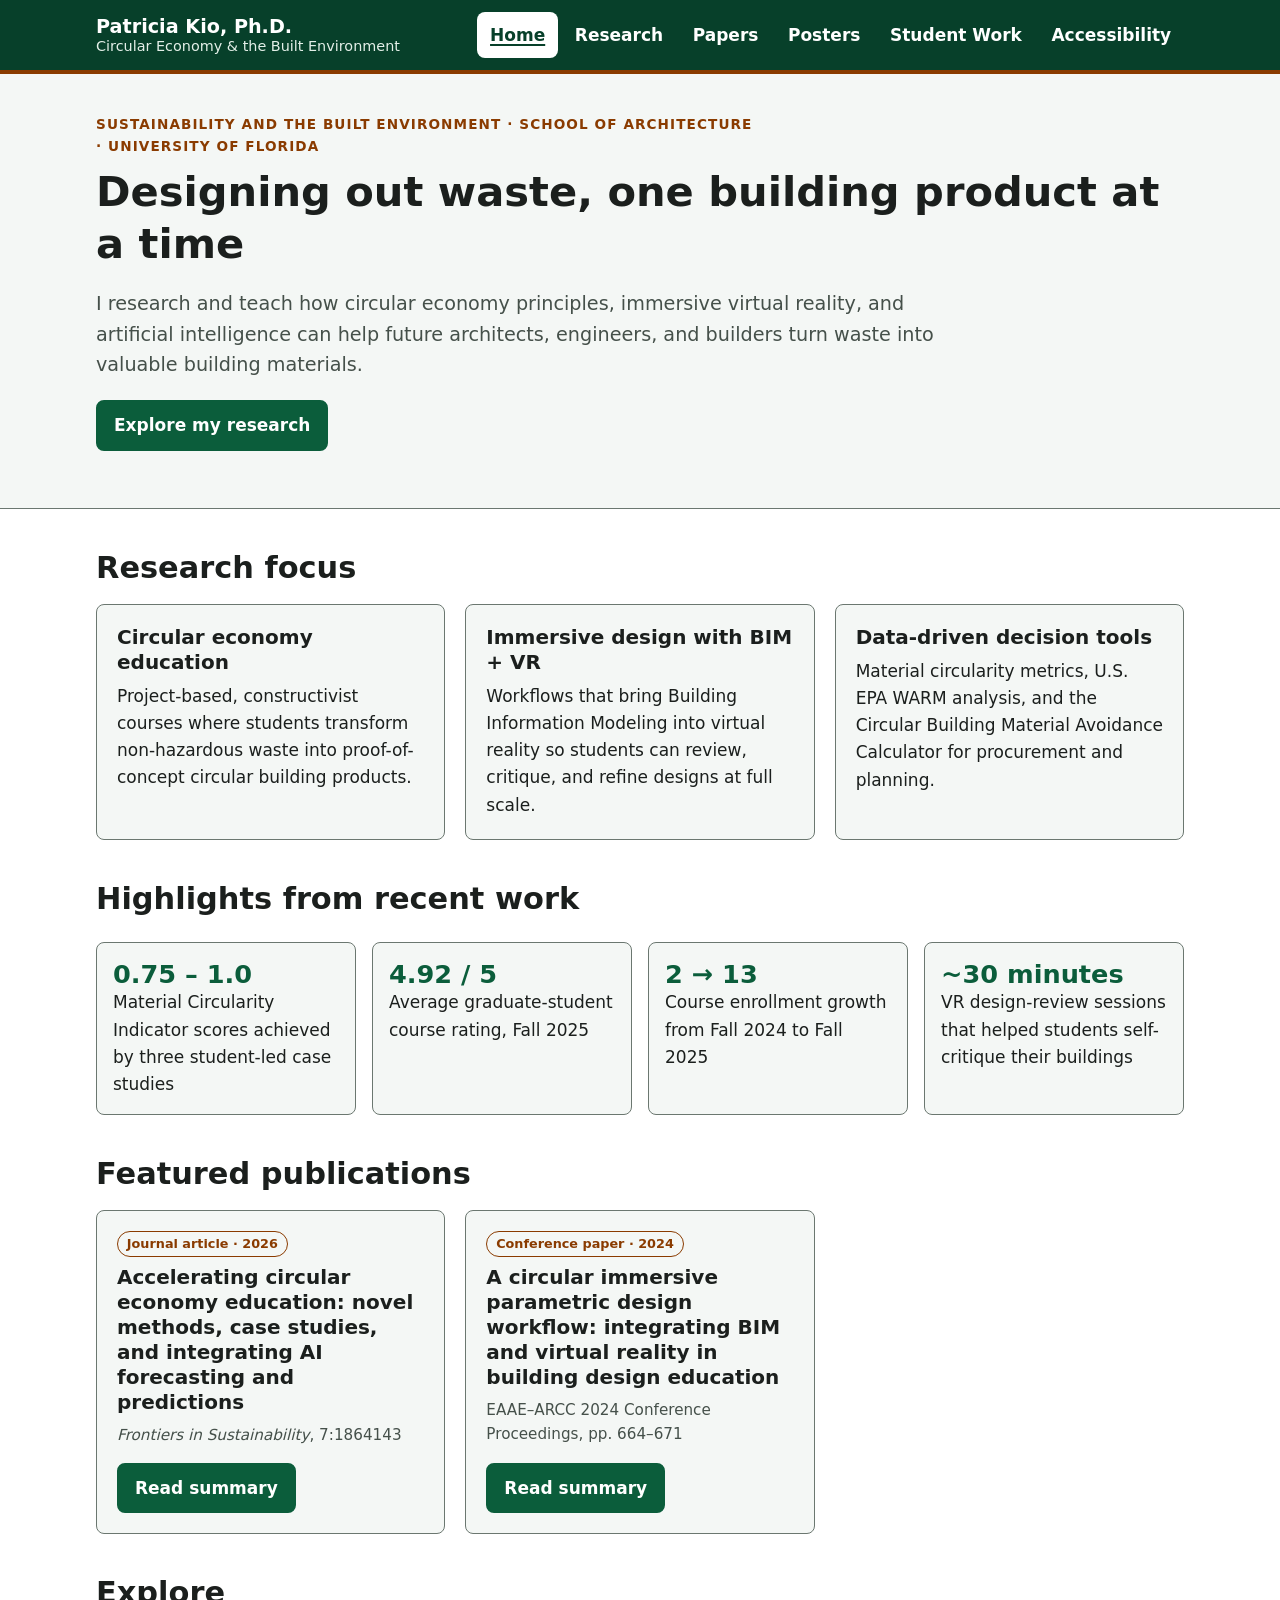
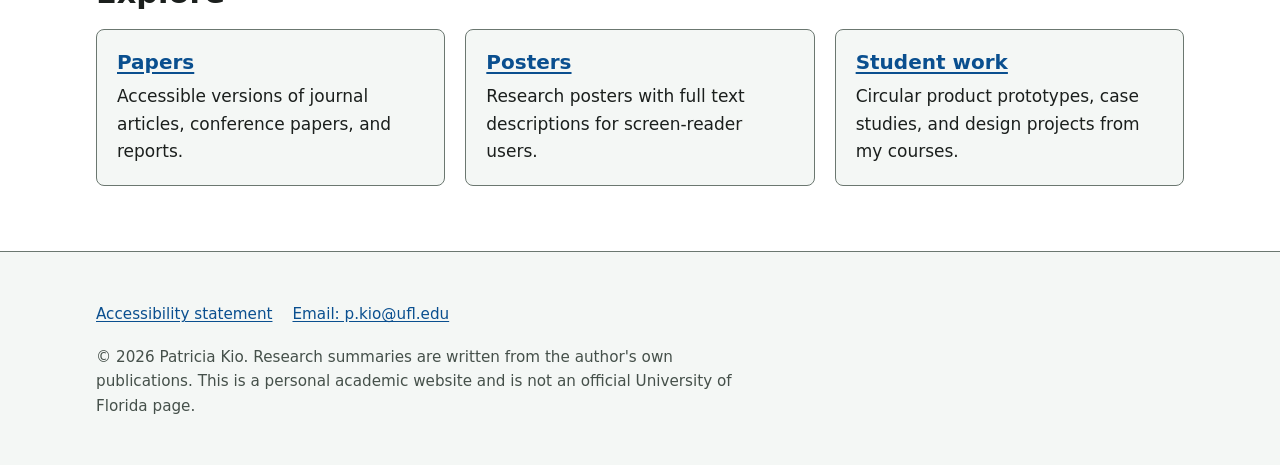
==== index.html @ 59576799 "Add accessible research and teaching website Static WCAG 2.1 AA site for GitHub Pages: home, researc" ====
<!doctype html>
<html lang="en">
<head>
  <meta charset="utf-8">
  <meta name="viewport" content="width=device-width, initial-scale=1">
  <title>Home | Patricia Kio — Circular Economy &amp; Built Environment</title>
  <meta name="description" content="Research and teaching by Dr. Patricia Kio on circular economy education, immersive virtual reality, and circular building materials at the University of Florida.">
  <link rel="stylesheet" href="css/styles.css">
  <script src="js/site.js" defer></script>
</head>
<body>
  <a class="skip-link" href="#main">Skip to main content</a>

  <header class="site-header">
    <div class="container header-inner">
      <a class="site-title" href="index.html">Patricia Kio, Ph.D.
        <span>Circular Economy &amp; the Built Environment</span></a>
      <button class="nav-toggle" type="button" aria-expanded="false" aria-controls="site-nav">Menu</button>
      <nav id="site-nav" class="site-nav" aria-label="Main">
        <ul>
          <li><a href="index.html" aria-current="page">Home</a></li>
          <li><a href="research.html">Research</a></li>
          <li><a href="papers.html">Papers</a></li>
          <li><a href="posters.html">Posters</a></li>
          <li><a href="student-work.html">Student Work</a></li>
          <li><a href="accessibility.html">Accessibility</a></li>
        </ul>
      </nav>
    </div>
  </header>

  <main id="main" tabindex="-1">
    <section class="hero" aria-labelledby="intro-heading">
      <div class="container">
        <p class="eyebrow">Sustainability and the Built Environment · School of Architecture · University of Florida</p>
        <h1 id="intro-heading">Designing out waste, one building product at a time</h1>
        <p class="lead">I research and teach how circular economy principles, immersive virtual reality, and artificial intelligence can help future architects, engineers, and builders turn waste into valuable building materials.</p>
        <p><a class="button" href="research.html">Explore my research</a></p>
      </div>
    </section>

    <div class="container">
      <h2 id="focus-heading">Research focus</h2>
      <ul class="grid" aria-labelledby="focus-heading">
        <li class="card">
          <h3>Circular economy education</h3>
          <p>Project-based, constructivist courses where students transform non-hazardous waste into proof-of-concept circular building products.</p>
        </li>
        <li class="card">
          <h3>Immersive design with BIM + VR</h3>
          <p>Workflows that bring Building Information Modeling into virtual reality so students can review, critique, and refine designs at full scale.</p>
        </li>
        <li class="card">
          <h3>Data-driven decision tools</h3>
          <p>Material circularity metrics, U.S. EPA WARM analysis, and the Circular Building Material Avoidance Calculator for procurement and planning.</p>
        </li>
      </ul>

      <h2 id="highlights-heading">Highlights from recent work</h2>
      <ul class="stats" aria-labelledby="highlights-heading">
        <li><strong>0.75 – 1.0</strong> Material Circularity Indicator scores achieved by three student-led case studies</li>
        <li><strong>4.92 / 5</strong> Average graduate-student course rating, Fall 2025</li>
        <li><strong>2 → 13</strong> Course enrollment growth from Fall 2024 to Fall 2025</li>
        <li><strong>~30 minutes</strong> VR design-review sessions that helped students self-critique their buildings</li>
      </ul>

      <h2>Featured publications</h2>
      <ul class="grid">
        <li class="card">
          <span class="tag">Journal article · 2026</span>
          <h3>Accelerating circular economy education: novel methods, case studies, and integrating AI forecasting and predictions</h3>
          <p class="meta"><cite>Frontiers in Sustainability</cite>, 7:1864143</p>
          <div class="actions">
            <a class="button" href="research.html#frontiers-2026">Read summary<span class="visually-hidden"> of Accelerating circular economy education</span></a>
          </div>
        </li>
        <li class="card">
          <span class="tag">Conference paper · 2024</span>
          <h3>A circular immersive parametric design workflow: integrating BIM and virtual reality in building design education</h3>
          <p class="meta">EAAE–ARCC 2024 Conference Proceedings, pp. 664–671</p>
          <div class="actions">
            <a class="button" href="research.html#eaae-arcc-2024">Read summary<span class="visually-hidden"> of the circular immersive parametric design workflow paper</span></a>
          </div>
        </li>
      </ul>

      <h2>Explore</h2>
      <ul class="grid">
        <li class="card">
          <h3><a href="papers.html">Papers</a></h3>
          <p>Accessible versions of journal articles, conference papers, and reports.</p>
        </li>
        <li class="card">
          <h3><a href="posters.html">Posters</a></h3>
          <p>Research posters with full text descriptions for screen-reader users.</p>
        </li>
        <li class="card">
          <h3><a href="student-work.html">Student work</a></h3>
          <p>Circular product prototypes, case studies, and design projects from my courses.</p>
        </li>
      </ul>
    </div>
  </main>

  <footer class="site-footer">
    <div class="container">
      <ul>
        <li><a href="accessibility.html">Accessibility statement</a></li>
        <li><a href="mailto:p.kio@ufl.edu">Email: p.kio@ufl.edu</a></li>
      </ul>
      <p>&copy; 2026 Patricia Kio. Research summaries are written from the author's own publications. This is a personal academic website and is not an official University of Florida page.</p>
    </div>
  </footer>
</body>
</html>
---- css/styles.css ----
/* ==========================================================================
   Patricia Kio — Research & Teaching site
   Accessibility target: WCAG 2.1 Level AA (and WCAG 2.2 AA where practical)
   - All text/background pairs below meet 4.5:1 (normal text) or better.
   - Focus indicators are 3px, high-contrast, never removed.
   - Layout reflows at 320px wide and 400% zoom without horizontal scroll.
   ========================================================================== */

:root {
  --bg: #ffffff;
  --surface: #f4f7f5;
  --text: #1b1f1d;          /* 16.4:1 on --bg */
  --muted: #45504a;         /* 8.3:1 on --bg */
  --brand: #0b5d3b;         /* 7.6:1 on --bg — deep circular-economy green */
  --brand-strong: #07402a;
  --accent: #8a3b00;        /* 7.0:1 on --bg — used for highlights only */
  --link: #0a4f8f;          /* 8.2:1 on --bg */
  --link-visited: #5a2d82;  /* 9.0:1 on --bg */
  --border: #6b7770;        /* 4.7:1 — UI components need 3:1 */
  --focus: #b8410b;         /* outline colour */
  --focus-halo: #ffffff;
  --placeholder-bg: #eef2ef;
  --placeholder-text: #3a4540;
  --radius: 8px;
  --maxw: 72rem;
  font-size: 100%;
}

@media (prefers-color-scheme: dark) {
  :root {
    --bg: #121614;
    --surface: #1c2220;
    --text: #eef2ef;
    --muted: #c3ccc7;
    --brand: #7fd6a8;
    --brand-strong: #a8e9c6;
    --accent: #ffb27a;
    --link: #9cc9ff;
    --link-visited: #d3b3ff;
    --border: #8b9891;
    --focus: #ffb27a;
    --focus-halo: #121614;
    --placeholder-bg: #222a27;
    --placeholder-text: #d6ddd9;
  }
}

*, *::before, *::after { box-sizing: border-box; }

html { scroll-behavior: smooth; }
@media (prefers-reduced-motion: reduce) {
  html { scroll-behavior: auto; }
  *, *::before, *::after { transition: none !important; animation: none !important; }
}

body {
  margin: 0;
  background: var(--bg);
  color: var(--text);
  font-family: system-ui, -apple-system, "Segoe UI", Roboto, "Helvetica Neue", Arial, sans-serif;
  font-size: 1.0625rem;
  line-height: 1.6;            /* WCAG 1.4.12 text spacing friendly */
  -webkit-text-size-adjust: 100%;
}

img, svg, video { max-width: 100%; height: auto; }

h1, h2, h3, h4 { line-height: 1.25; color: var(--text); }
h1 { font-size: clamp(1.9rem, 4vw, 2.6rem); margin: 0 0 .5rem; }
h2 { font-size: clamp(1.45rem, 3vw, 1.9rem); margin: 2.5rem 0 .75rem; }
h3 { font-size: 1.25rem; margin: 1.75rem 0 .5rem; }
p, li { max-width: 70ch; }

a { color: var(--link); text-decoration: underline; text-underline-offset: .15em; }
a:visited { color: var(--link-visited); }
a:hover { text-decoration-thickness: .15em; }

/* Strong, consistent focus indicator (WCAG 2.4.7 / 2.4.11) */
:focus-visible {
  outline: 3px solid var(--focus);
  outline-offset: 3px;
  box-shadow: 0 0 0 6px var(--focus-halo);
  border-radius: 2px;
}

/* Skip link (WCAG 2.4.1) */
.skip-link {
  position: absolute;
  left: 1rem;
  top: -10rem;
  z-index: 100;
  background: var(--brand-strong);
  color: #fff;
  padding: .75rem 1rem;
  border-radius: var(--radius);
  font-weight: 700;
}
.skip-link:focus { top: 1rem; color: #fff; }

.visually-hidden {
  position: absolute !important;
  width: 1px; height: 1px;
  padding: 0; margin: -1px;
  overflow: hidden; clip: rect(0 0 0 0);
  white-space: nowrap; border: 0;
}

.container { width: 100%; max-width: var(--maxw); margin: 0 auto; padding: 0 1rem; }
@media (min-width: 48rem) { .container { padding: 0 2rem; } }

/* ---------- Header & navigation ---------- */
.site-header {
  background: var(--brand-strong);
  color: #fff;
  border-bottom: 4px solid var(--accent);
}
@media (prefers-color-scheme: dark) {
  .site-header { background: #0d2a1d; }
}
.header-inner {
  display: flex;
  flex-wrap: wrap;
  align-items: center;
  justify-content: space-between;
  gap: .5rem 1.5rem;
  padding-top: .75rem;
  padding-bottom: .75rem;
}
.site-title {
  color: #fff;
  font-weight: 800;
  font-size: 1.2rem;
  text-decoration: none;
  line-height: 1.2;
}
.site-title:visited { color: #fff; }
.site-title span { display: block; font-weight: 400; font-size: .9rem; color: #e3efe8; }

.nav-toggle {
  display: none;
  min-height: 44px;
  min-width: 44px;
  padding: .5rem .9rem;
  font: inherit;
  font-weight: 700;
  color: #fff;
  background: transparent;
  border: 2px solid #fff;
  border-radius: var(--radius);
  cursor: pointer;
}
.js .nav-toggle { display: inline-block; }
@media (min-width: 56rem) { .js .nav-toggle { display: none; } }

.site-nav ul {
  list-style: none;
  margin: 0;
  padding: 0;
  display: flex;
  flex-wrap: wrap;
  gap: .25rem;
}
.site-nav a {
  display: inline-block;
  min-height: 44px;           /* target size (WCAG 2.5.8) */
  padding: .6rem .8rem;
  color: #fff;
  text-decoration: none;
  border-radius: var(--radius);
  font-weight: 600;
}
.site-nav a:visited { color: #fff; }
.site-nav a:hover { background: rgba(255, 255, 255, .14); text-decoration: underline; }
.site-nav a[aria-current="page"] {
  background: #fff;
  color: var(--brand-strong);
  text-decoration: underline;
  text-decoration-thickness: 2px;
}
@media (prefers-color-scheme: dark) {
  .site-nav a[aria-current="page"] { color: #0d2a1d; }
}
.site-header :focus-visible { outline-color: #ffd7b8; box-shadow: none; }

/* Collapsed nav on small screens only when JS is available */
@media (max-width: 55.99rem) {
  .js .site-nav { flex-basis: 100%; }
  .js .site-nav[data-open="false"] { display: none; }
  .js .site-nav ul { flex-direction: column; padding-bottom: .5rem; }
}

/* ---------- Main ---------- */
main { display: block; padding: 2rem 0 3rem; }
main:focus { outline: none; }

.hero {
  margin-top: -2rem;          /* sit flush under the header */
  background: var(--surface);
  border-bottom: 1px solid var(--border);
  padding: 2.5rem 0;
}
.hero p.lead { font-size: 1.2rem; color: var(--muted); }
.eyebrow {
  text-transform: uppercase;
  letter-spacing: .08em;
  font-size: .85rem;
  font-weight: 700;
  color: var(--accent);
  margin: 0 0 .5rem;
}

.grid {
  display: grid;
  gap: 1.25rem;
  grid-template-columns: repeat(auto-fill, minmax(min(100%, 17rem), 1fr));
  padding: 0;
  list-style: none;
}

.card {
  background: var(--surface);
  border: 1px solid var(--border);
  border-radius: var(--radius);
  padding: 1.25rem;
  display: flex;
  flex-direction: column;
  gap: .5rem;
}
.card h3 { margin: 0; }
.card p { margin: 0; }
.card .meta { color: var(--muted); font-size: .95rem; }
.card .actions { margin-top: auto; padding-top: .5rem; display: flex; flex-wrap: wrap; gap: .5rem; }

.button {
  display: inline-block;
  min-height: 44px;
  padding: .6rem 1rem;
  border-radius: var(--radius);
  background: var(--brand);
  color: #fff;
  font-weight: 700;
  text-decoration: none;
  border: 2px solid var(--brand);
}
.button:visited { color: #fff; }
.button:hover { background: var(--brand-strong); border-color: var(--brand-strong); text-decoration: underline; }
.button.secondary { background: transparent; color: var(--brand); }
.button.secondary:visited { color: var(--brand); }
.button.secondary:hover { background: var(--bg); color: var(--brand-strong); }
@media (prefers-color-scheme: dark) {
  .button { color: #0d2a1d; }
  .button:visited { color: #0d2a1d; }
  .button.secondary, .button.secondary:visited { color: var(--brand); }
}

/* Placeholder slots for future uploads */
.placeholder {
  border: 2px dashed var(--border);
  background: var(--placeholder-bg);
  color: var(--placeholder-text);
}
.placeholder-figure {
  display: grid;
  place-items: center;
  aspect-ratio: 3 / 4;
  border-radius: calc(var(--radius) - 2px);
  background: var(--bg);
  border: 1px solid var(--border);
  font-weight: 700;
  text-align: center;
  padding: 1rem;
}
.placeholder-figure.landscape { aspect-ratio: 4 / 3; }
.tag {
  display: inline-block;
  font-size: .8rem;
  font-weight: 700;
  padding: .1rem .55rem;
  border-radius: 999px;
  border: 1px solid currentColor;
  color: var(--accent);
  width: fit-content;
}

.callout {
  border-left: 6px solid var(--brand);
  background: var(--surface);
  padding: 1rem 1.25rem;
  border-radius: 0 var(--radius) var(--radius) 0;
  margin: 1.5rem 0;
}
.callout > :first-child { margin-top: 0; }
.callout > :last-child { margin-bottom: 0; }

/* Key figures */
.stats {
  display: grid;
  gap: 1rem;
  grid-template-columns: repeat(auto-fit, minmax(min(100%, 12rem), 1fr));
  list-style: none;
  padding: 0;
  margin: 1.5rem 0;
}
.stats li {
  background: var(--surface);
  border: 1px solid var(--border);
  border-radius: var(--radius);
  padding: 1rem;
}
.stats strong { display: block; font-size: 1.6rem; color: var(--brand); line-height: 1.2; }

/* Tables (scroll inside their own region, never the page) */
.table-wrap { overflow-x: auto; margin: 1rem 0; border: 1px solid var(--border); border-radius: var(--radius); }
.table-wrap:focus-visible { outline-offset: 0; }
table { border-collapse: collapse; width: 100%; min-width: 32rem; }
caption { text-align: left; font-weight: 700; padding: .75rem 1rem; }
th, td { text-align: left; vertical-align: top; padding: .65rem 1rem; border-top: 1px solid var(--border); }
thead th { background: var(--surface); }

blockquote {
  margin: 1.25rem 0;
  padding: .75rem 1.25rem;
  border-left: 4px solid var(--accent);
  background: var(--surface);
  font-style: italic;
}

details {
  border: 1px solid var(--border);
  border-radius: var(--radius);
  padding: .5rem 1rem;
  margin: 1rem 0;
  background: var(--surface);
}
summary { cursor: pointer; font-weight: 700; min-height: 44px; display: flex; align-items: center; }

/* Article citation block */
.citation {
  font-family: ui-monospace, SFMono-Regular, Consolas, monospace;
  font-size: .95rem;
  background: var(--surface);
  border: 1px solid var(--border);
  border-radius: var(--radius);
  padding: 1rem;
  overflow-wrap: anywhere;
}

/* ---------- Footer ---------- */
.site-footer {
  background: var(--surface);
  border-top: 1px solid var(--border);
  padding: 2rem 0;
  color: var(--muted);
  font-size: .95rem;
}
.site-footer ul { list-style: none; padding: 0; display: flex; flex-wrap: wrap; gap: .25rem 1.25rem; }
.site-footer a { display: inline-block; min-height: 24px; padding: .2rem 0; }

/* Print: show link destinations */
@media print {
  .site-header, .site-footer, .skip-link, .nav-toggle { display: none; }
  a[href^="http"]::after { content: " (" attr(href) ")"; font-size: .85em; }
  body { font-size: 12pt; }
}

/* Windows High Contrast / forced colors */
@media (forced-colors: active) {
  .button, .card, .placeholder, .stats li { border: 1px solid CanvasText; }
  :focus-visible { outline: 3px solid Highlight; }
}

/* Card-level headings when a card sits directly under the page h1 */
.card-title { font-size: 1.25rem; margin: 0; }
.card-figure { margin: 0; }
.card-figure img { display: block; width: 100%; border-radius: calc(var(--radius) - 2px); border: 1px solid var(--border); }
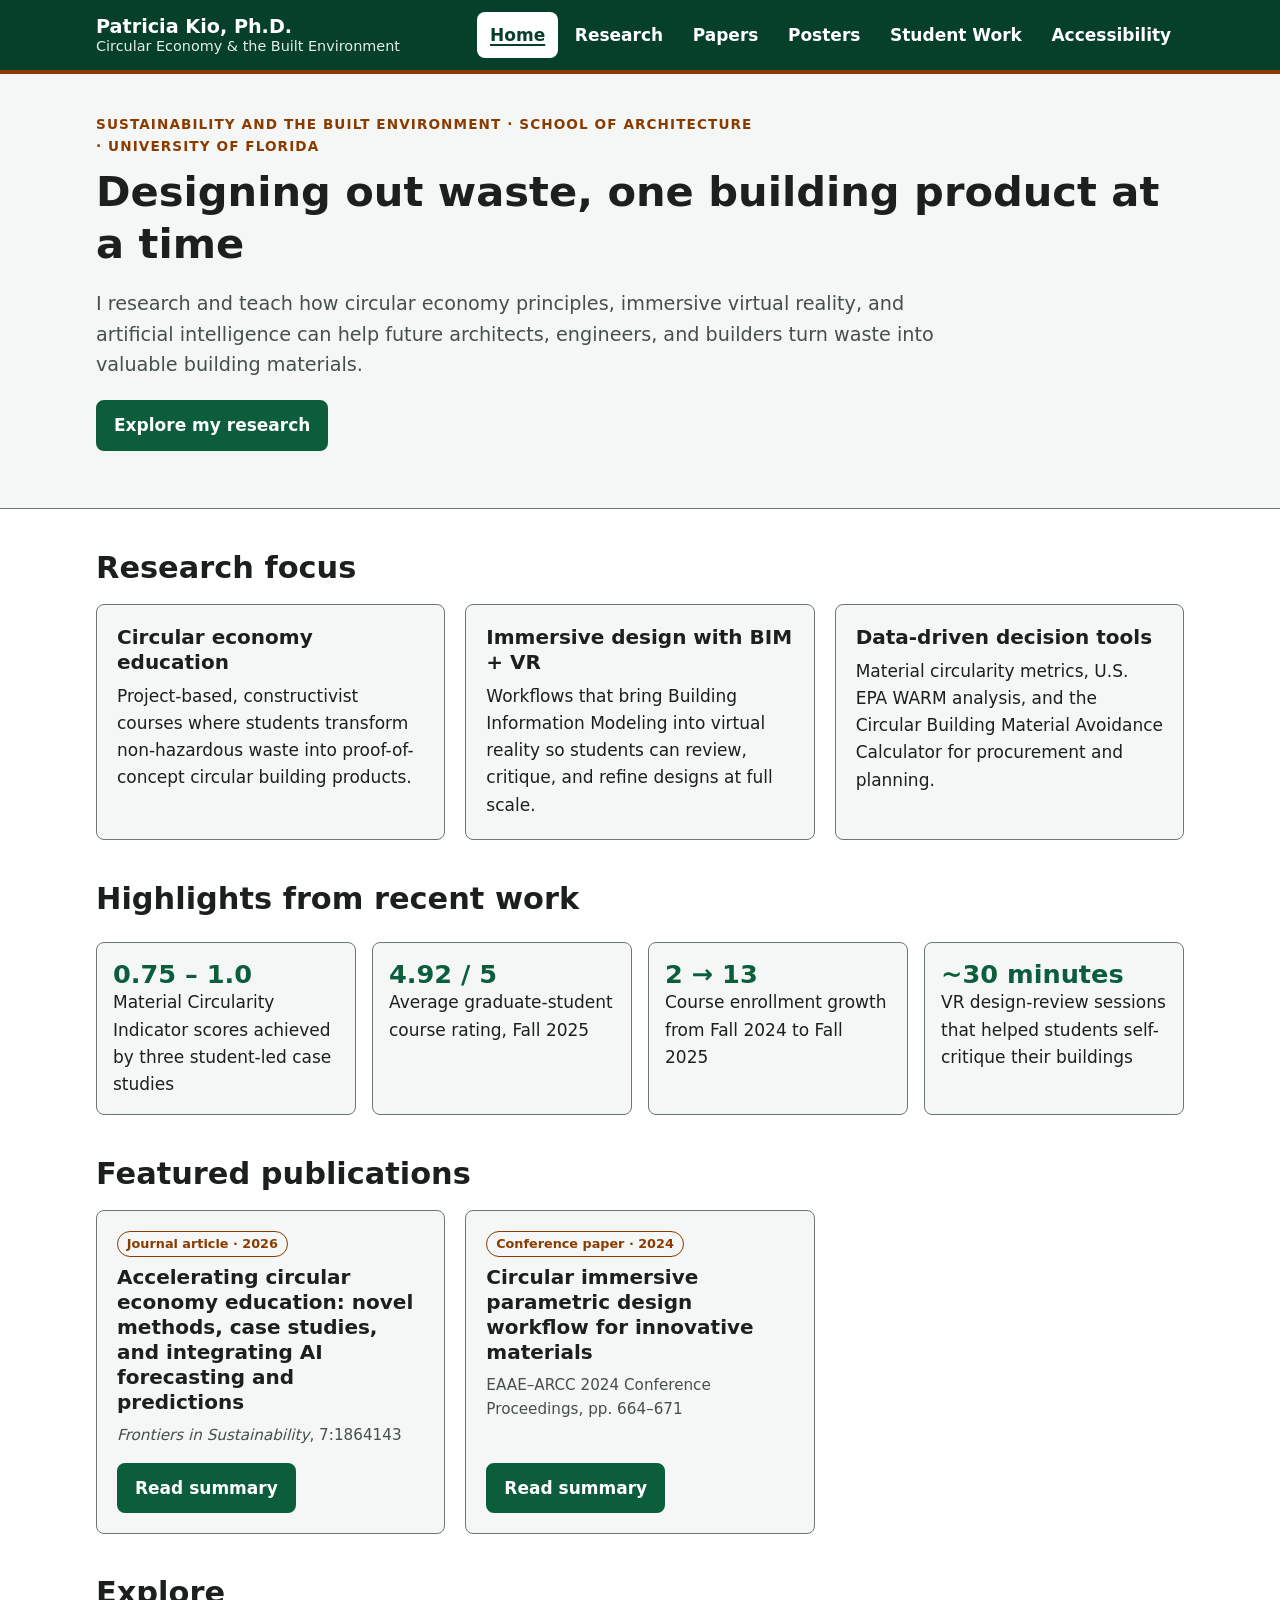
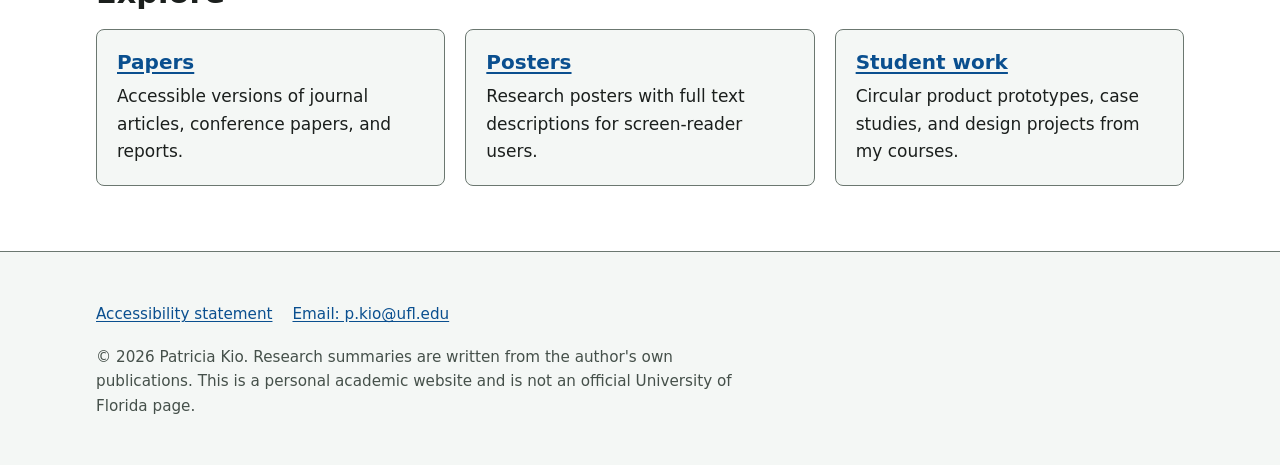
==== commit 8c5797b9: "Add full publication list from Google Scholar Papers page now lists 16 publications grouped by type " ====
--- a/index.html
+++ b/index.html
@@ -76,7 +76,7 @@
         </li>
         <li class="card">
           <span class="tag">Conference paper · 2024</span>
-          <h3>A circular immersive parametric design workflow: integrating BIM and virtual reality in building design education</h3>
+          <h3>Circular immersive parametric design workflow for innovative materials</h3>
           <p class="meta">EAAE–ARCC 2024 Conference Proceedings, pp. 664–671</p>
           <div class="actions">
             <a class="button" href="research.html#eaae-arcc-2024">Read summary<span class="visually-hidden"> of the circular immersive parametric design workflow paper</span></a>
--- a/css/styles.css
+++ b/css/styles.css
@@ -373,3 +373,11 @@
 .card-title { font-size: 1.25rem; margin: 0; }
 .card-figure { margin: 0; }
 .card-figure img { display: block; width: 100%; border-radius: calc(var(--radius) - 2px); border: 1px solid var(--border); }
+
+/* Publication lists */
+.pub-list { list-style: none; padding: 0; margin: 1rem 0; }
+.pub-list > li { padding: 1rem 0; border-top: 1px solid var(--border); }
+.pub-list > li:first-child { border-top: 0; }
+.pub-list p { margin: .25rem 0; }
+.pub-title { font-weight: 700; font-size: 1.1rem; }
+.file-type { font-weight: 400; }
